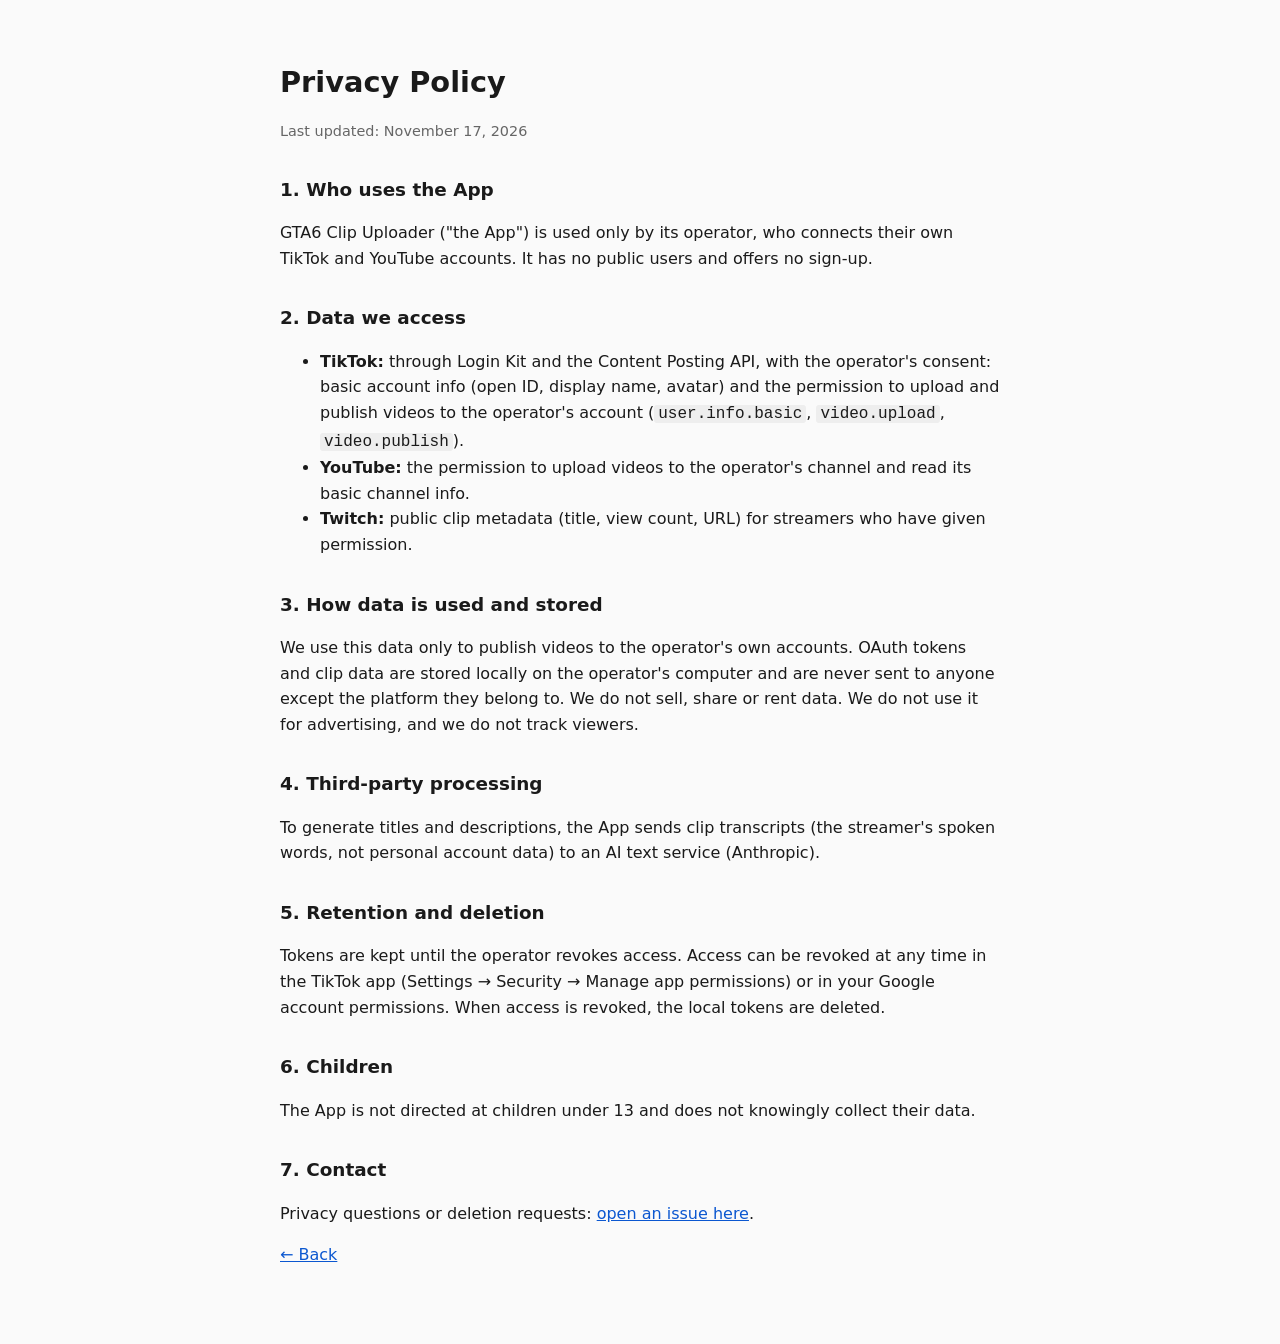
==== privacy.html @ f8ddb920 "Add Terms of Service and Privacy Policy pages Co-Authored-By: Claude Opus 5.5 <noreply@anthropic.com" ====
<!doctype html>
<html lang="en">
<head>
<meta charset="utf-8">
<meta name="viewport" content="width=device-width, initial-scale=1">
<title>Privacy Policy</title>
<link rel="stylesheet" href="style.css">
</head>
<body>
<main>
<h1>Privacy Policy</h1>
<p class="note">Last updated: November 17, 2026</p>

<h2>1. Who uses the App</h2>
<p>GTA6 Clip Uploader ("the App") is used only by its operator, who connects their own TikTok and YouTube accounts. It has no public users and offers no sign-up.</p>

<h2>2. Data we access</h2>
<ul>
<li><strong>TikTok:</strong> through Login Kit and the Content Posting API, with the operator's consent: basic account info (open ID, display name, avatar) and the permission to upload and publish videos to the operator's account (<code>user.info.basic</code>, <code>video.upload</code>, <code>video.publish</code>).</li>
<li><strong>YouTube:</strong> the permission to upload videos to the operator's channel and read its basic channel info.</li>
<li><strong>Twitch:</strong> public clip metadata (title, view count, URL) for streamers who have given permission.</li>
</ul>

<h2>3. How data is used and stored</h2>
<p>We use this data only to publish videos to the operator's own accounts. OAuth tokens and clip data are stored locally on the operator's computer and are never sent to anyone except the platform they belong to. We do not sell, share or rent data. We do not use it for advertising, and we do not track viewers.</p>

<h2>4. Third-party processing</h2>
<p>To generate titles and descriptions, the App sends clip transcripts (the streamer's spoken words, not personal account data) to an AI text service (Anthropic).</p>

<h2>5. Retention and deletion</h2>
<p>Tokens are kept until the operator revokes access. Access can be revoked at any time in the TikTok app (Settings → Security → Manage app permissions) or in your Google account permissions. When access is revoked, the local tokens are deleted.</p>

<h2>6. Children</h2>
<p>The App is not directed at children under 13 and does not knowingly collect their data.</p>

<h2>7. Contact</h2>
<p>Privacy questions or deletion requests: <a href="https://github.com/jvidi28-afk/gta6-clipfarm-legal/issues">open an issue here</a>.</p>

<p><a href="index.html">← Back</a></p>
</main>
</body>
</html>
---- style.css ----
body { margin: 0; background: #fafafa; color: #1a1a1a; font: 16px/1.6 system-ui, -apple-system, "Segoe UI", sans-serif; }
main { max-width: 720px; margin: 0 auto; padding: 40px 16px 64px; }
h1 { font-size: 1.8rem; margin-bottom: .25rem; }
h2 { font-size: 1.15rem; margin-top: 2rem; }
a { color: #0b57d0; }
code { background: #eee; padding: 0 4px; border-radius: 3px; }
.note { color: #666; font-size: .9rem; }
@media (prefers-color-scheme: dark) {
  body { background: #121212; color: #e6e6e6; }
  a { color: #8ab4f8; }
  code { background: #2a2a2a; }
  .note { color: #999; }
}
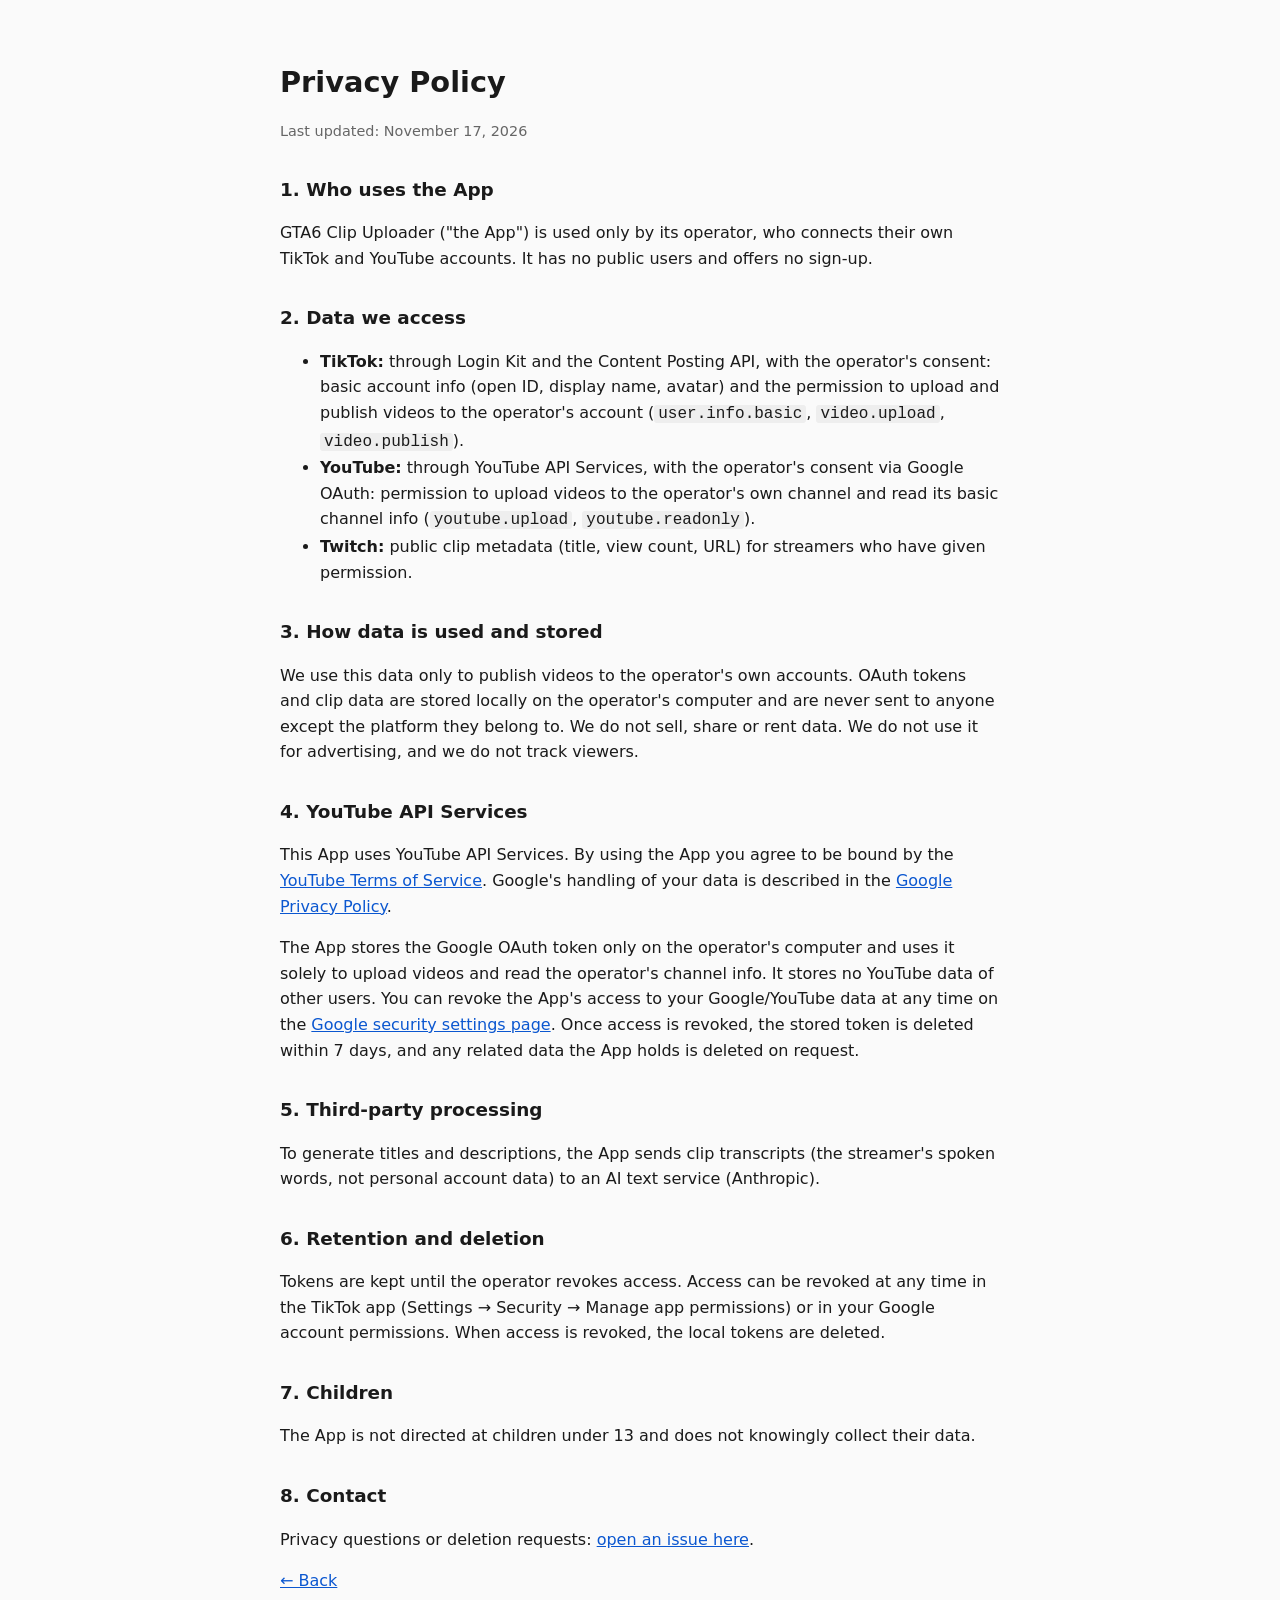
==== commit dd141bdf: "Add YouTube API Services disclosures to privacy policy, terms and homepage Co-Authored-By: Claude Op" ====
--- a/privacy.html
+++ b/privacy.html
@@ -1,4 +1,4 @@
-<!doctype html>
+﻿<!doctype html>
 <html lang="en">
 <head>
 <meta charset="utf-8">
@@ -17,23 +17,27 @@
 <h2>2. Data we access</h2>
 <ul>
 <li><strong>TikTok:</strong> through Login Kit and the Content Posting API, with the operator's consent: basic account info (open ID, display name, avatar) and the permission to upload and publish videos to the operator's account (<code>user.info.basic</code>, <code>video.upload</code>, <code>video.publish</code>).</li>
-<li><strong>YouTube:</strong> the permission to upload videos to the operator's channel and read its basic channel info.</li>
+<li><strong>YouTube:</strong> through YouTube API Services, with the operator's consent via Google OAuth: permission to upload videos to the operator's own channel and read its basic channel info (<code>youtube.upload</code>, <code>youtube.readonly</code>).</li>
 <li><strong>Twitch:</strong> public clip metadata (title, view count, URL) for streamers who have given permission.</li>
 </ul>
 
 <h2>3. How data is used and stored</h2>
 <p>We use this data only to publish videos to the operator's own accounts. OAuth tokens and clip data are stored locally on the operator's computer and are never sent to anyone except the platform they belong to. We do not sell, share or rent data. We do not use it for advertising, and we do not track viewers.</p>
 
-<h2>4. Third-party processing</h2>
+<h2>4. YouTube API Services</h2>
+<p>This App uses YouTube API Services. By using the App you agree to be bound by the <a href="https://www.youtube.com/t/terms">YouTube Terms of Service</a>. Google's handling of your data is described in the <a href="https://policies.google.com/privacy">Google Privacy Policy</a>.</p>
+<p>The App stores the Google OAuth token only on the operator's computer and uses it solely to upload videos and read the operator's channel info. It stores no YouTube data of other users. You can revoke the App's access to your Google/YouTube data at any time on the <a href="https://myaccount.google.com/permissions">Google security settings page</a>. Once access is revoked, the stored token is deleted within 7 days, and any related data the App holds is deleted on request.</p>
+
+<h2>5. Third-party processing</h2>
 <p>To generate titles and descriptions, the App sends clip transcripts (the streamer's spoken words, not personal account data) to an AI text service (Anthropic).</p>
 
-<h2>5. Retention and deletion</h2>
+<h2>6. Retention and deletion</h2>
 <p>Tokens are kept until the operator revokes access. Access can be revoked at any time in the TikTok app (Settings → Security → Manage app permissions) or in your Google account permissions. When access is revoked, the local tokens are deleted.</p>
 
-<h2>6. Children</h2>
+<h2>7. Children</h2>
 <p>The App is not directed at children under 13 and does not knowingly collect their data.</p>
 
-<h2>7. Contact</h2>
+<h2>8. Contact</h2>
 <p>Privacy questions or deletion requests: <a href="https://github.com/jvidi28-afk/gta6-clipfarm-legal/issues">open an issue here</a>.</p>
 
 <p><a href="index.html">← Back</a></p>
